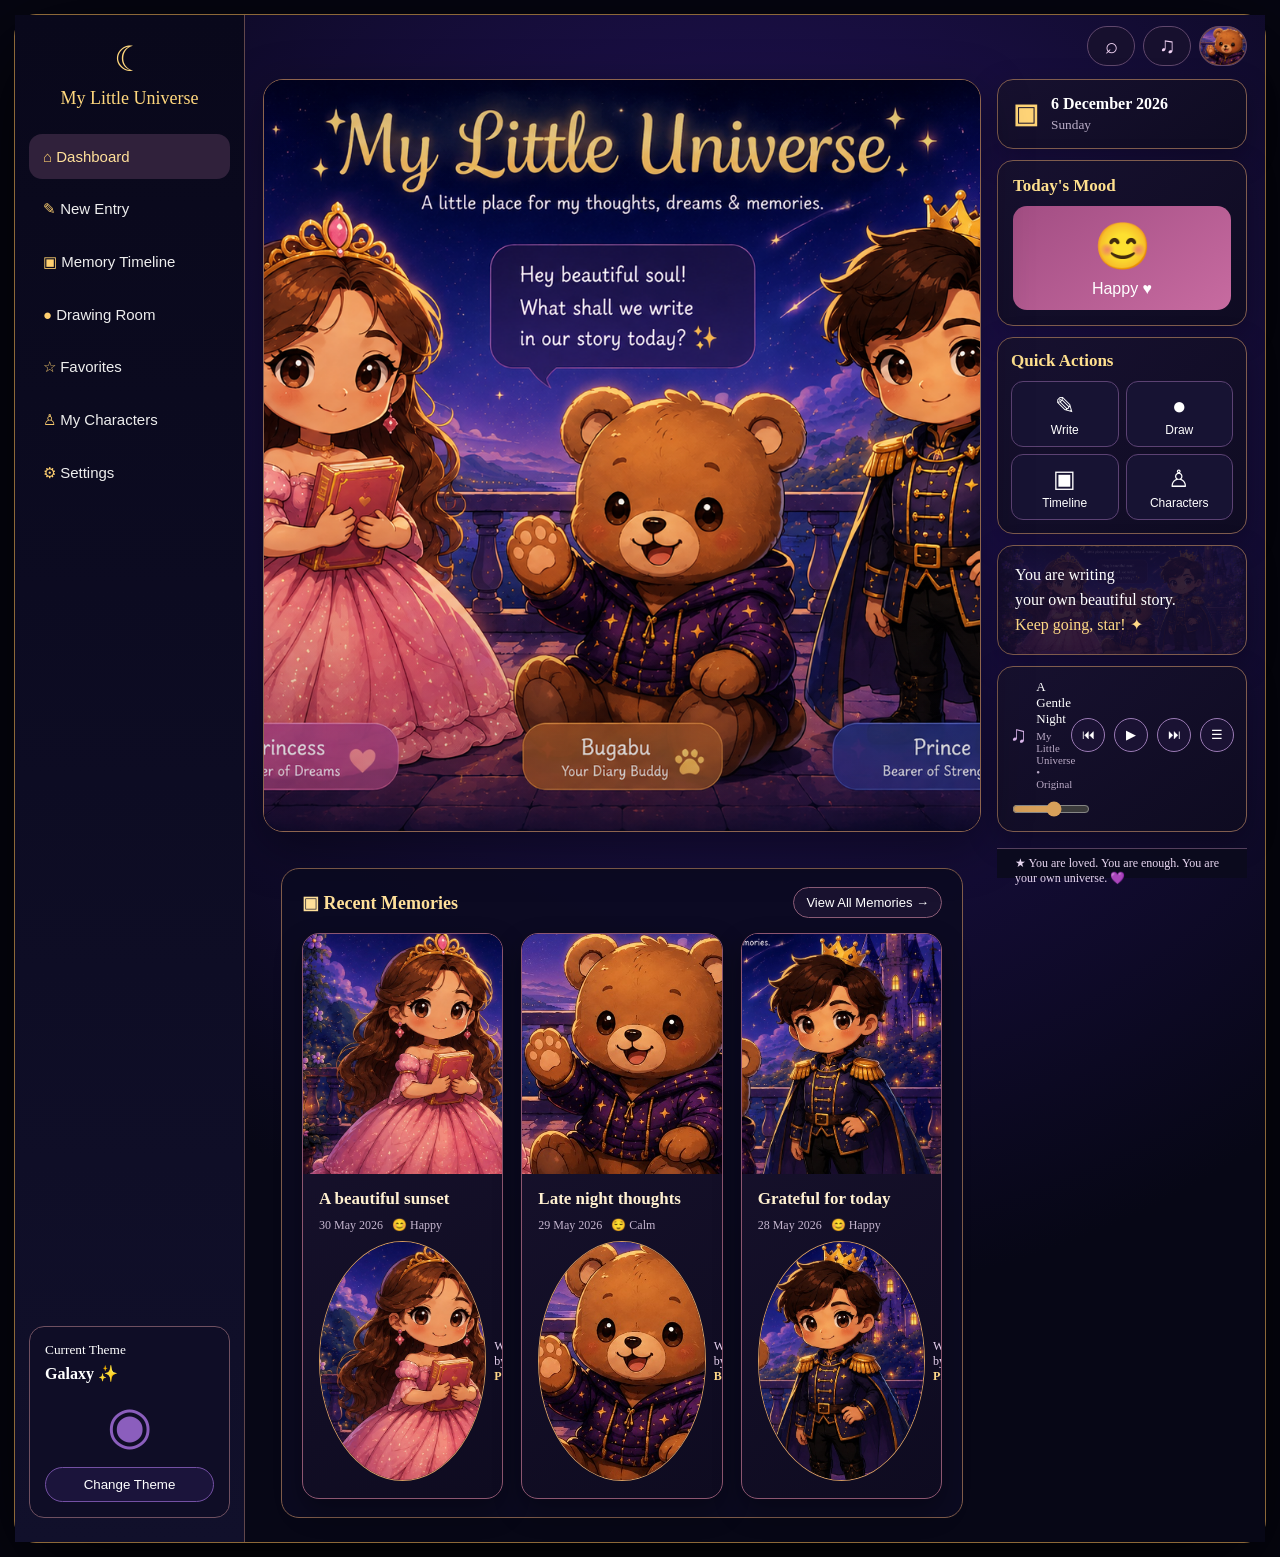
==== home.html @ 6a7dbd1a "login update" ====
<!doctype html>
<html lang="en">
    <head>
        <meta charset="utf-8">
        <meta name="viewport" content="width=device-width,initial-scale=1">
        <!-- Google Analytics -->
<script async src="https://www.googletagmanager.com/gtag/js?id=G-LTEB9GJVVQ"></script>

<script>
    window.dataLayer = window.dataLayer || [];

    function gtag() {
        dataLayer.push(arguments);
    }

    gtag('js', new Date());

    gtag('config', 'G-LTEB9GJVVQ');
</script>
        <title>My Little Universe</title>
        <link rel="icon" type="image/png" href="logo.png">
        <link rel="stylesheet" href="style.css">
    </head>
<body>
    
    <div class="app">
<aside class="sidebar"><div class="logo">☾<span>My Little Universe</span></div><nav>
<button class="active" data-page="home">⌂ <span>Dashboard</span></button><button data-page="write">✎ <span>New Entry</span></button><button data-page="timeline">▣ <span>Memory Timeline</span></button><button data-page="draw">● <span>Drawing Room</span></button><button data-page="favorites">☆ <span>Favorites</span></button><button data-page="characters">♙ <span>My Characters</span></button><button data-page="settings">⚙ <span>Settings</span></button></nav>
<div class="themeBox"><small>Current Theme</small><strong id="themeName">Galaxy ✨</strong><div class="planet">◉</div><button id="changeTheme">Change Theme</button></div></aside>
<main class="main">
<div class="top"><div></div><div class="topBtns"><button onclick="toast('Search is ready ✨')">⌕</button><button onclick="openMusicLibrary()">♫</button><button class="avatar" title="Selected character"><img src="assets/bugabu.png" alt="Bugabu"></button></div></div>
<div class="workspace">
<section class="artPanel"><img src="assets/characters-scene.png" alt="Princess, Bugabu and Prince"><div class="artGlow"></div></section>
<aside class="right"><div class="date card"><b>▣</b><div><strong id="date"></strong><small id="day"></small></div></div>
<div class="card mood"><h3>Today's Mood</h3><button onclick="chooseMood()">😊<span id="moodLabel">Happy ♥</span></button></div>
<div class="card quick"><h3>Quick Actions</h3><div>
    <button data-page="write">✎<small>Write</small></button>
    <button data-page="draw">●<small>Draw</small></button><button data-page="timeline">▣<small>Timeline</small></button><button data-page="characters">♙<small>Characters</small></button></div></div>
<div class="card quote">You are writing<br>your own beautiful story.
    <br><span>Keep going, star! ✦</span></div>
<div class="card player">♫ <span id="trackName">A Gentle Night<small>My Little Universe • Original</small></span><button onclick="changeTrack(-1)" title="Previous">⏮</button><button id="musicStatus" data-on="0" onclick="toggleMusic()">▶</button><button onclick="changeTrack(1)" title="Next">⏭</button><button onclick="openMusicLibrary()" title="Music Library">☰</button><input id="volume" aria-label="Music volume" type="range" min="0" max="1" step="0.01" value="0.55"></div></aside>
</section>
<section class="memories">
    <div class="memHead">
        <h2>▣ Recent Memories</h2>
        <button data-page="timeline">View All Memories →</button>
    </div><div id="cards" class="cards"></div>
</section>
<div class="footer">★ You are loved. You are enough. You are your own universe. 💜</div>

</div>
</main>
</div>
<audio id="bgMusic" src="assets/music/a-gentle-night.wav" loop preload="auto"></audio>
<div class="modal" id="modal">
    <div class="modalCard">
        <button class="close" onclick="closeModal()">×</button>
        <div id="modalContent"></div>
    </div>
</div>
        <div class="modal" id="drawModal">
            <div class="modalCard drawCard">
                <button class="close" onclick="closeDraw()">×</button>
                <h2>🎨 Drawing Room</h2>
                <div class="drawTools">
                    <label>Brush 
                        <input id="brushSize" type="range" min="1" max="30" value="5">
                    </label>
                    <input id="brushColor" type="color" value="#d4af37">

                    <button onclick="drawTool='pen'">✎ Pen</button>
                    <button onclick="drawTool='eraser'">⌫ Eraser</button>
                    <button onclick="clearDrawing()">Clear</button>
                    <button class="save" onclick="saveDrawing()">Save Drawing</button>
                    
                </div><canvas id="drawCanvas"></canvas></div></div><script src="script.js"></script></body></html>
---- style.css ----
*{box-sizing:border-box}html,body{margin:0;background:#060612;color:#fff;font-family:Georgia,'Times New Roman',serif}body{min-height:100vh;padding:14px}.app{width:min(1500px,100%);min-height:calc(100vh - 28px);height:auto;margin:auto;display:flex;overflow:visible;border:1px solid #8c6838;border-radius:22px;background:#0b0920;box-shadow:0 30px 100px #000}.sidebar{width:230px;flex:none;padding:24px 14px;background:linear-gradient(180deg,#09081b,#11102b);border-right:1px solid #61474b;z-index:5;display:flex;flex-direction:column}.logo{text-align:center;color:#ffd77d;font-size:35px}.logo span{display:block;font-size:18px;margin:8px 0 25px}.sidebar nav{display:grid;gap:7px}.sidebar nav button{border:0;background:transparent;color:#eee;text-align:left;padding:14px;border-radius:13px;font-size:15px;cursor:pointer}.sidebar nav button:first-letter{color:#ffd070}.sidebar nav button.active,.sidebar nav button:hover{background:#30213b;color:#ffe09a}.themeBox{margin-top:auto;border:1px solid #6f5060;border-radius:15px;padding:15px;background:#0f0d26}.themeBox small,.themeBox strong{display:block}.themeBox strong{margin-top:6px;color:#fff}.planet{text-align:center;font-size:52px;margin:12px;color:#8b5ebd}.themeBox button{width:100%;border:1px solid #7450a4;background:#1b143b;color:#fff;border-radius:20px;padding:9px;cursor:pointer}.main{flex:1;min-width:0;min-height:calc(100vh - 28px);background:radial-gradient(circle at 55% 35%,#171340,#070716 70%);position:relative}.top{height:64px;padding:11px 18px;display:flex;justify-content:space-between}.topBtns{display:flex;gap:8px}.top button{border:1px solid #60476c;background:#17102e;color:#f3d4f5;border-radius:25px;width:48px;height:40px;font-size:22px}.top .avatar{background:#774837}.workspace{display:grid;grid-template-columns:minmax(0,1fr) 250px;gap:16px;padding:0 18px}.artPanel{position:relative;min-height:485px;border:1px solid #8d644e;border-radius:20px;overflow:hidden;background:#080718;box-shadow:0 15px 50px #0006}.artPanel img{display:block;width:100%;height:100%;min-height:485px;object-fit:cover;object-position:center}.artGlow{position:absolute;inset:0;pointer-events:none;background:linear-gradient(0deg,#08071838,#0000 35%,#0000 80%,#08071825)}.right{display:grid;align-content:start;gap:11px}.card{border:1px solid #805d4e;background:linear-gradient(145deg,#17112eec,#0e0b20ec);border-radius:16px;box-shadow:0 10px 30px #0004}.date{padding:15px;display:flex;gap:12px;align-items:center}.date b{font-size:27px;color:#ffd477}.date strong{display:block;font-size:16px}.date small{display:block;color:#bbaec8;margin-top:4px}.mood{padding:15px}.mood h3,.quick h3{margin:0 0 10px;color:#ffe08e;font-size:17px}.mood button{width:100%;height:104px;border:0;border-radius:14px;background:linear-gradient(145deg,#a34e84,#c76ba0);color:#fff;font-size:46px;cursor:pointer}.mood button span{display:block;font-size:16px;margin-top:7px}.quick{padding:13px}.quick>div{display:grid;grid-template-columns:1fr 1fr;gap:7px}.quick button{height:66px;border:1px solid #5c4273;background:#171333;color:#fff;border-radius:12px;font-size:24px;cursor:pointer}.quick small{display:block;font-size:12px;margin-top:3px}.quote{padding:17px;font-size:16px;line-height:1.55;background:linear-gradient(#160e30dd,#160e30dd),url('assets/characters-scene.png') center/cover}.quote span{color:#ffd985}.player{padding:12px;display:flex;align-items:center;gap:9px;color:#dcb7ed;font-size:23px}.player>span{font-size:13px;color:#fff;flex:1}.player small{display:block;color:#b9a9c5;margin-top:3px}.player button{border:1px solid #9a7ab4;background:#1a1233;color:#fff;border-radius:50%;width:34px;height:34px}.memories{margin:20px 18px 24px;min-height:320px;padding:18px 20px;border:1px solid #815d4b;background:#0b0a22e8;border-radius:18px}.memHead{display:flex;align-items:center;justify-content:space-between;margin-bottom:15px;gap:15px}.memHead h2{font-size:20px}.memHead button{font-size:13px;padding:8px 14px}.memHead h2{font-size:18px;color:#ffe09a;margin:0}.memHead button{border:1px solid #8b5c76;background:#19122f;color:#fff;border-radius:18px;padding:7px 12px;cursor:pointer}.cards{display:grid;grid-template-columns:repeat(3,minmax(0,1fr));gap:18px;align-items:stretch}.cardMemory{overflow:hidden;border:1px solid #8d5670;border-radius:17px;background:linear-gradient(145deg,#19132f,#0e0b20);box-shadow:0 12px 28px #0005;transition:transform .25s,box-shadow .25s,border-color .25s}.cardMemory:hover{transform:translateY(-5px);box-shadow:0 18px 40px #0008;border-color:#d18ab0}.cardMemory img{width:100%;height:240px;object-fit:cover;object-position:center top;display:block;background:#11102b}.cardMemory .ct{padding:15px 16px 17px;position:relative;min-height:104px}.cardMemory h4{margin:0 0 6px;font-size:17px;color:#fff0d0}.cardMemory small{color:#c4b5ce;font-size:12px}.cardMemory .miniStar{right:10px;top:12px}.footer{position:relative;bottom:auto;left:auto;right:auto;height:30px;padding:7px 18px;background:#0b0a1df0;border-top:1px solid #55405d;color:#e8d7f1;font-size:12px}.modal{display:none;position:fixed;inset:0;background:#05040dbb;backdrop-filter:blur(8px);z-index:50;align-items:center;justify-content:center;padding:25px}.modal.open{display:flex}.modalCard{width:min(760px,94%);max-height:90%;overflow:auto;background:#110d29;border:1px solid #c28b54;border-radius:20px;padding:25px;position:relative;box-shadow:0 30px 90px #000}.close{position:absolute;right:15px;top:12px;border:1px solid #79557d;background:#1a1233;color:#fff;border-radius:50%;width:35px;height:35px;font-size:23px}.modalCard h2{color:#ffd47b}.modalCard input,.modalCard textarea{width:100%;padding:12px;margin:8px 0 14px;background:#080719;border:1px solid #6b4c75;border-radius:10px;color:#fff}.modalCard textarea{min-height:220px}.save{background:#bf70a0;border:0;color:#fff;border-radius:20px;padding:11px 18px;cursor:pointer}.memory{padding:14px;border:1px solid #654b70;border-radius:13px;margin:10px 0;background:#ffffff05}.memory p{white-space:pre-wrap;line-height:1.55}.themeChoices{display:grid;grid-template-columns:repeat(3,1fr);gap:10px}.themeChoices button{padding:14px;border-radius:12px;border:1px solid #745177;background:#19132f;color:#fff;cursor:pointer}
@media(max-width:1050px){.sidebar{width:190px}.workspace{grid-template-columns:minmax(0,1fr) 220px}.cardMemory img{height:150px}}
@media(max-width:800px){body{padding:0}.app{height:auto;min-height:100vh;border-radius:0}.sidebar{width:165px}.logo span{font-size:14px}.workspace{grid-template-columns:1fr}.right{display:grid;grid-template-columns:1fr 1fr}.quote,.player{grid-column:span 2}.artPanel,.artPanel img{min-height:430px}.cards{grid-template-columns:1fr}.memories{margin-bottom:40px}}
@media(max-width:560px){

    .top{
        padding:8px;
    }

    .topBtns{
        gap:5px;
    }

    .top button{
        width:42px;
        height:36px;
        font-size:19px;
    }

    .workspace{
        padding:0 7px;
    }

    .right{
        grid-template-columns:1fr;
    }

    .quote,
    .player{
        grid-column:auto;
    }

    .artPanel{
        min-height:320px;
    }

    .artPanel img{
        min-height:320px;
    }

    .memories{
        margin-left:7px;
        margin-right:7px;
        padding:12px;
    }

    .memHead{
        align-items:flex-start;
    }

    .memHead h2{
        font-size:17px;
    }

    .cardMemory img{
        height:190px;
    }

    .cardMemory .ct{
        padding:13px;
    }
}

:root{--theme-accent:#6f55d9}

body[data-theme="galaxy"] .main{background:radial-gradient(circle at 50% 25%,#24135d,#070716 72%)}
body[data-theme="dreamy"] .main{background:radial-gradient(circle at 50% 25%,#59244f,#170b1b 72%)}
body[data-theme="ocean"] .main{background:radial-gradient(circle at 50% 25%,#0d4b5b,#061317 72%)}
body[data-theme="forest"] .main{background:radial-gradient(circle at 50% 25%,#1e4930,#07130b 72%)}
body[data-theme="sunset"] .main{background:radial-gradient(circle at 50% 25%,#6d382e,#180b10 72%)}
body[data-theme="midnight"] .main{background:radial-gradient(circle at 50% 25%,#27203d,#08070f 72%)}
body[data-theme="dreamy"] .artPanel img{filter:saturate(.8) hue-rotate(300deg) brightness(1.05)}
body[data-theme="ocean"] .artPanel img{filter:saturate(.8) hue-rotate(120deg)}
body[data-theme="forest"] .artPanel img{filter:saturate(.75) hue-rotate(70deg) brightness(.9)}
body[data-theme="sunset"] .artPanel img{filter:saturate(1.2) hue-rotate(335deg) brightness(1.03)}
body[data-theme="midnight"] .artPanel img{filter:brightness(.72) saturate(.8)}
body[data-theme="galaxy"] .artPanel img{filter:none}
.themeChoices{display:grid;grid-template-columns:repeat(3,1fr);gap:12px;margin-top:18px}.themeChoice{min-height:72px;border:1px solid #745177;background:#19132f;color:#fff;border-radius:14px;cursor:pointer;display:flex;flex-direction:column;align-items:center;justify-content:center;gap:4px}.themeChoice:hover,.themeChoice.selected{border-color:#ffd47b;background:#2a1c40;box-shadow:0 0 0 2px #ffd47b22}.themeChoice span{font-size:22px}.themeChoice strong{font-size:14px}.characterChoices{display:grid;grid-template-columns:repeat(3,1fr);gap:12px;margin-top:18px}.characterChoice{min-height:150px;border:1px solid #745177;background:#19132f;color:#fff;border-radius:15px;cursor:pointer;display:flex;flex-direction:column;align-items:center;justify-content:center;gap:7px}.characterChoice span{font-size:45px}.characterChoice strong{font-size:18px;color:#ffd782}.characterChoice small{color:#cbbbd4}.characterChoice:hover,.characterChoice.selected{border-color:#ffd47b;background:#2a1c40;transform:translateY(-2px)}.selectedLine{margin-top:18px;color:#c9b9d3}.selectedLine b{color:#ffd782}.memoryTop{display:flex;align-items:center;justify-content:space-between}.memoryTop h3{margin:0}.star,.miniStar{border:0;background:transparent;color:#ffd47b;cursor:pointer;font-size:21px}.ct{position:relative}.miniStar{position:absolute;right:7px;bottom:7px}.list{display:grid;gap:10px}.toast{position:fixed;left:50%;bottom:28px;transform:translate(-50%,15px);opacity:0;z-index:100;background:#201536;border:1px solid #d6a84b;color:#ffe5aa;padding:11px 18px;border-radius:30px;box-shadow:0 12px 40px #0008;transition:.25s}.toast.show{opacity:1;transform:translate(-50%,0)}
@media(max-width:600px){
    .themeChoices,
    .characterChoices{grid-template-columns:1fr 1fr}
}
.avatar{overflow:hidden;padding:0!important;display:flex;align-items:center;justify-content:center}.avatar img{width:100%;height:100%;object-fit:cover;object-position:center 25%;border-radius:50%}.characterChoice img{width:92px;height:92px;object-fit:cover;border-radius:50%;border:1px solid #8b648e;object-position:center 20%}.characterChoice.selected img{border-color:#ffd47b;box-shadow:0 0 18px #ffd47b55}.themeChoice.selected{transform:translateY(-2px)}
body[data-theme="dreamy"] .artPanel{box-shadow:0 0 0 1px #e48ab755,0 15px 50px #0006}body[data-theme="ocean"] .artPanel{box-shadow:0 0 0 1px #48c8df55,0 15px 50px #0006}body[data-theme="forest"] .artPanel{box-shadow:0 0 0 1px #78b47d55,0 15px 50px #0006}body[data-theme="sunset"] .artPanel{box-shadow:0 0 0 1px #ed936555,0 15px 50px #0006}body[data-theme="midnight"] .artPanel{box-shadow:0 0 0 1px #c69a4b55,0 15px 50px #0006}

.avatar{padding:0!important;overflow:hidden}.avatar img{width:100%;height:100%;object-fit:cover;border-radius:50%;display:block}.authorRow{display:flex;align-items:center;gap:8px;margin-top:8px;color:#e7d1ee;font-size:12px}.authorAvatar{width:32px;height:32px;border-radius:50%;object-fit:cover;border:1px solid #d39a61;background:#16102a}.authorTag{color:#ffd889}.cardMemory .miniStar{position:absolute;right:12px;top:13px;border:1px solid #79516f;background:#160f2a;color:#ffd77d;border-radius:50%;width:30px;height:30px;cursor:pointer}.cardMemory .miniStar:hover{background:#3a2144}.memoryAuthor{display:flex;gap:12px;align-items:center;margin-top:10px}.memoryAuthor img{width:54px;height:54px;border-radius:50%;object-fit:cover;border:1px solid #c08b58}.memoryAuthor strong{display:block;color:#ffd889}.memoryAuthor small{color:#c4b5ce}
@media(max-width:800px){

    body{
        padding:0;
    }

    .app{
        width:100%;
        min-height:100vh;
        border-radius:0;
        display:block;
    }

    .sidebar{
        width:100%;
        padding:10px 12px;
        border-right:0;
        border-bottom:1px solid #61474b;
    }

    .logo{
        font-size:28px;
    }

    .logo span{
        font-size:13px;
        margin:5px 0 12px;
    }

    .sidebar nav{
        display:flex;
        overflow-x:auto;
        gap:6px;
        padding-bottom:3px;
    }

    .sidebar nav button{
        flex:0 0 auto;
        padding:9px 12px;
        font-size:12px;
        white-space:nowrap;
    }

    .themeBox{
        display:none;
    }

    .main{
        width:100%;
        min-height:100vh;
    }

    .top{
        height:auto;
        padding:10px;
    }

    .workspace{
        grid-template-columns:1fr;
        padding:0 10px;
    }

    .right{
        grid-template-columns:1fr 1fr;
    }

    .quote,
    .player{
        grid-column:span 2;
    }

    .artPanel{
        min-height:360px;
    }

    .artPanel img{
        min-height:360px;
        object-fit:cover;
    }

    .memories{
        margin:15px 10px 30px;
        padding:14px;
    }

    .cards{
        grid-template-columns:1fr;
        gap:14px;
    }

    .cardMemory img{
        height:210px;
    }
}
.player{flex-wrap:wrap}.player #volume{width:78px;accent-color:#d7a05a;cursor:pointer}.player>span{min-width:0}.player button{cursor:pointer}
.drawCard{width:min(980px,96%)}.drawTools{display:flex;gap:8px;align-items:center;flex-wrap:wrap;margin:12px 0}.drawTools button{border:1px solid #745177;background:#19132f;color:#fff;border-radius:18px;padding:8px 12px;cursor:pointer}.drawTools input[type=color]{width:42px;height:34px;background:transparent;border:0}.drawTools label{color:#cbbbd4}#drawCanvas{display:block;width:100%;height:520px;background:#fff;border-radius:14px;touch-action:none;cursor:crosshair}
.memoryEditGrid{display:grid;grid-template-columns:1fr 1fr;gap:12px}.writerChoices{display:flex;gap:8px;flex-wrap:wrap;margin:8px 0 14px}.writerChoice{display:flex;align-items:center;gap:7px;border:1px solid #68496f;background:#17112e;color:#fff;border-radius:22px;padding:7px 11px;cursor:pointer}.writerChoice.selected{border-color:#ffd477;background:#34223c}.writerChoice img{width:28px;height:28px;border-radius:50%;object-fit:cover}.editActions{display:flex;gap:9px;flex-wrap:wrap;margin-top:12px}.danger{border:1px solid #a45b68;background:#351521;color:#ffd4d8;border-radius:20px;padding:10px 16px;cursor:pointer}
@media(max-width:650px){
    .memoryEditGrid{grid-template-columns:1fr}
    #drawCanvas{height:420px}
}
.cardMemory .miniEdit{position:absolute;right:48px;top:13px;border:1px solid #79516f;background:#160f2a;color:#ffd77d;border-radius:50%;width:30px;height:30px;cursor:pointer}.cardMemory .miniEdit:hover{background:#3a2144}
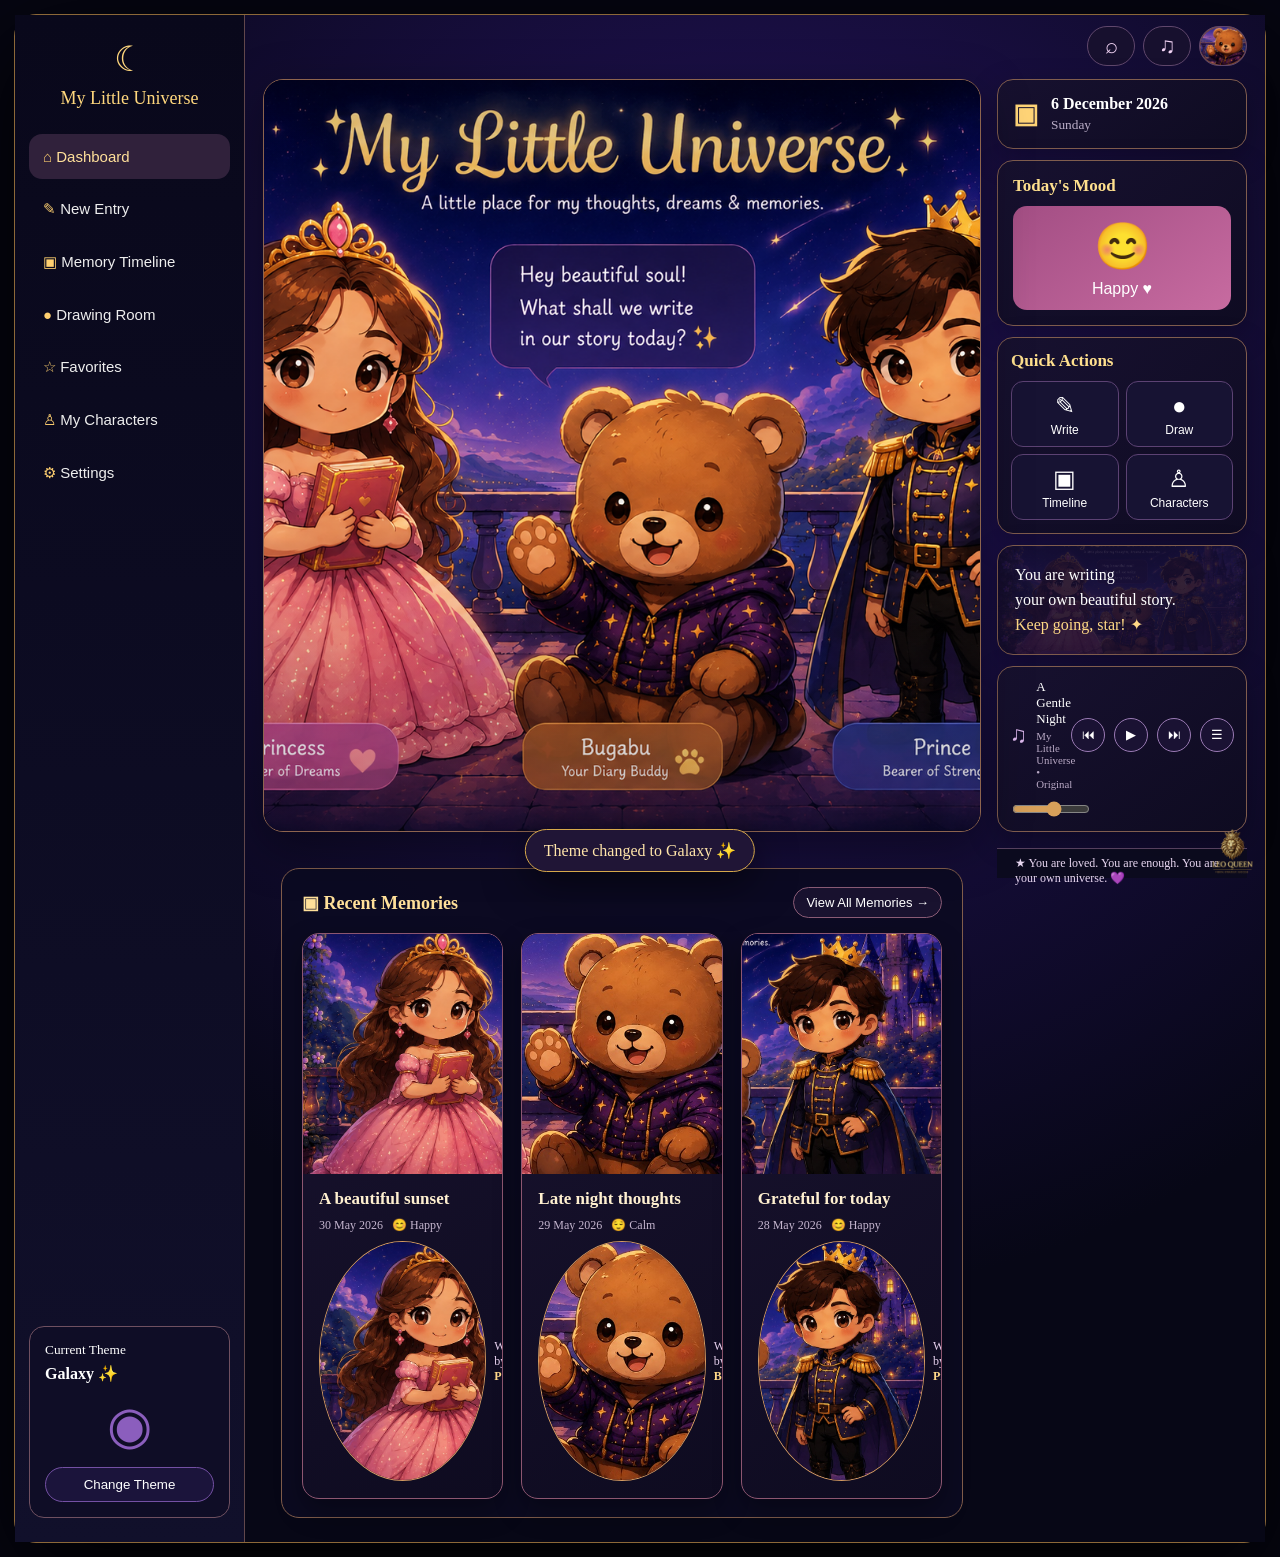
==== commit ff69bd6a: "Company Logo" ====
--- a/home.html
+++ b/home.html
@@ -73,4 +73,10 @@
                     <button onclick="clearDrawing()">Clear</button>
                     <button class="save" onclick="saveDrawing()">Save Drawing</button>
                     
-                </div><canvas id="drawCanvas"></canvas></div></div><script src="script.js"></script></body></html>
+                </div><canvas id="drawCanvas"></canvas></div></div>
+                <script src="script.js"></script>
+                <div class="leoQueenMark">
+                   <img src="assets/Leo-Queen-logo.png" alt="Leo Queen">
+                </div>
+            </body>
+            </html>
--- a/style.css
+++ b/style.css
@@ -186,3 +186,24 @@
     #drawCanvas{height:420px}
 }
 .cardMemory .miniEdit{position:absolute;right:48px;top:13px;border:1px solid #79516f;background:#160f2a;color:#ffd77d;border-radius:50%;width:30px;height:30px;cursor:pointer}.cardMemory .miniEdit:hover{background:#3a2144}
+.leoQueenMark {
+    position: fixed;
+    right: 20px;
+    bottom: 18px;
+    width: 55px;
+    height: 55px;
+    z-index: 999;
+    opacity: 0.85;
+}
+
+.leoQueenMark img {
+    width: 100%;
+    height: 100%;
+    object-fit: contain;
+}
+
+.leoQueenMark:hover {
+    opacity: 1;
+    transform: scale(1.08);
+    transition: 0.2s ease;
+}
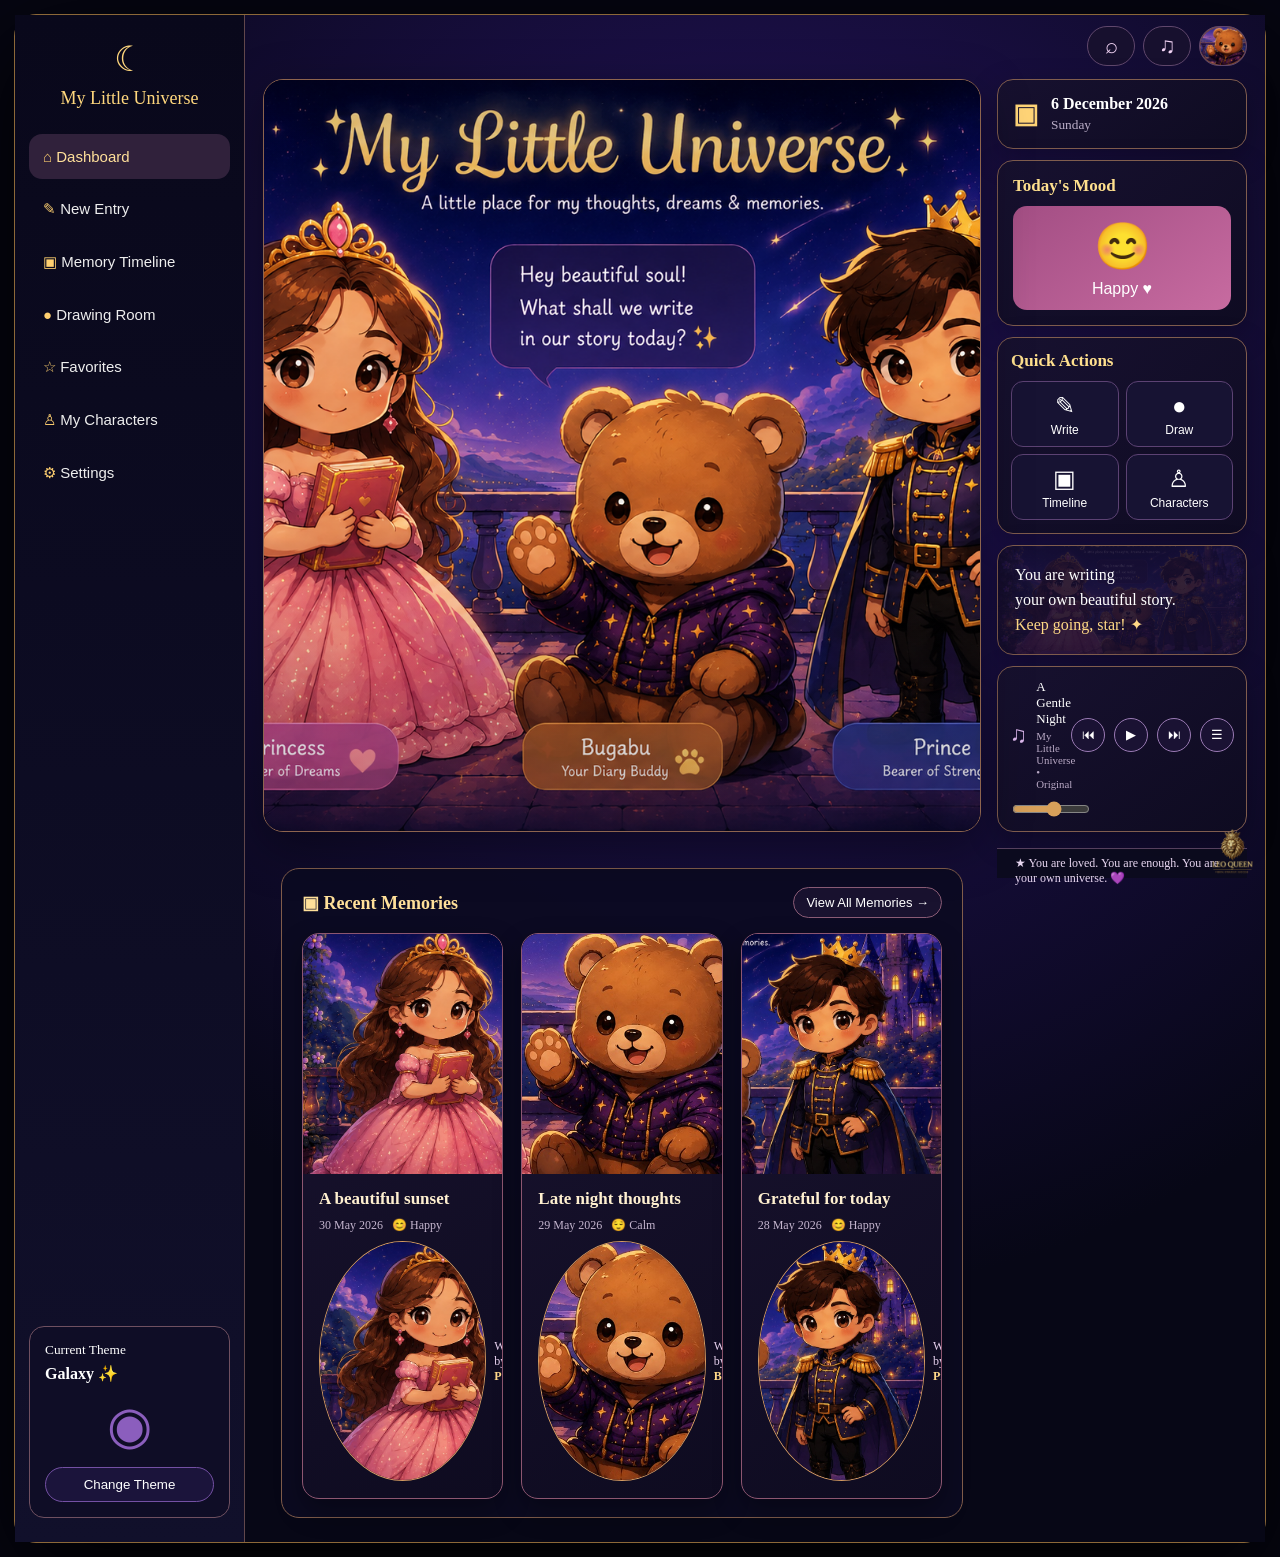
==== commit 06025049: "1-month free trial added" ====
--- a/home.html
+++ b/home.html
@@ -24,20 +24,53 @@
 <body>
     
     <div class="app">
-<aside class="sidebar"><div class="logo">☾<span>My Little Universe</span></div><nav>
-<button class="active" data-page="home">⌂ <span>Dashboard</span></button><button data-page="write">✎ <span>New Entry</span></button><button data-page="timeline">▣ <span>Memory Timeline</span></button><button data-page="draw">● <span>Drawing Room</span></button><button data-page="favorites">☆ <span>Favorites</span></button><button data-page="characters">♙ <span>My Characters</span></button><button data-page="settings">⚙ <span>Settings</span></button></nav>
-<div class="themeBox"><small>Current Theme</small><strong id="themeName">Galaxy ✨</strong><div class="planet">◉</div><button id="changeTheme">Change Theme</button></div></aside>
+<aside class="sidebar">
+    <div class="logo">☾<span>My Little Universe</span>
+    </div><nav>
+<button class="active" data-page="home">⌂ <span>Dashboard</span></button>
+<button data-page="write">✎ <span>New Entry</span></button>
+<button data-page="timeline">▣ <span>Memory Timeline</span></button>
+<button data-page="draw">● <span>Drawing Room</span></button><button data-page="favorites">☆ <span>Favorites</span></button>
+<button data-page="characters">♙ <span>My Characters</span></button>
+<button data-page="settings">⚙ <span>Settings</span></button></nav>
+<div class="themeBox"><small>Current Theme</small><strong id="themeName">Galaxy ✨</strong><div class="planet">◉</div>
+<button id="changeTheme">Change Theme</button>
+</div>
+</aside>
 <main class="main">
-<div class="top"><div></div><div class="topBtns"><button onclick="toast('Search is ready ✨')">⌕</button><button onclick="openMusicLibrary()">♫</button><button class="avatar" title="Selected character"><img src="assets/bugabu.png" alt="Bugabu"></button></div></div>
+<div class="top"><div></div>
+<div class="topBtns"><button onclick="toast('Search is ready ✨')">⌕</button>
+    <button onclick="openMusicLibrary()">♫</button>
+    <button class="avatar" title="Selected character"><img src="assets/bugabu.png" alt="Bugabu"></button></div></div>
 <div class="workspace">
-<section class="artPanel"><img src="assets/characters-scene.png" alt="Princess, Bugabu and Prince"><div class="artGlow"></div></section>
-<aside class="right"><div class="date card"><b>▣</b><div><strong id="date"></strong><small id="day"></small></div></div>
-<div class="card mood"><h3>Today's Mood</h3><button onclick="chooseMood()">😊<span id="moodLabel">Happy ♥</span></button></div>
-<div class="card quick"><h3>Quick Actions</h3><div>
+<section class="artPanel"><img src="assets/characters-scene.png" alt="Princess, Bugabu and Prince">
+    <div class="artGlow"></div>
+</section>
+<aside class="right">
+    <div class="date card">
+        <b>▣</b>
+        <div>
+            <strong id="date"></strong>
+            <small id="day"></small>
+        </div>
+    </div>
+<div class="card mood"><h3>Today's Mood</h3>
+    <button onclick="chooseMood()">😊<span id="moodLabel">Happy ♥</span></button>
+</div>
+<div class="card quick">
+    <h3>Quick Actions</h3>
+    <div>
     <button data-page="write">✎<small>Write</small></button>
-    <button data-page="draw">●<small>Draw</small></button><button data-page="timeline">▣<small>Timeline</small></button><button data-page="characters">♙<small>Characters</small></button></div></div>
+    <button data-page="draw">●<small>Draw</small></button>
+    <button data-page="timeline">▣<small>Timeline</small></button>
+    <button data-page="characters">♙<small>Characters</small></button>
+</div>
+</div>
+
 <div class="card quote">You are writing<br>your own beautiful story.
-    <br><span>Keep going, star! ✦</span></div>
+    <br><span>Keep going, star! ✦</span>
+</div>
+
 <div class="card player">♫ <span id="trackName">A Gentle Night<small>My Little Universe • Original</small></span><button onclick="changeTrack(-1)" title="Previous">⏮</button><button id="musicStatus" data-on="0" onclick="toggleMusic()">▶</button><button onclick="changeTrack(1)" title="Next">⏭</button><button onclick="openMusicLibrary()" title="Music Library">☰</button><input id="volume" aria-label="Music volume" type="range" min="0" max="1" step="0.01" value="0.55"></div></aside>
 </section>
 <section class="memories">
--- a/style.css
+++ b/style.css
@@ -1,4 +1,16 @@
-*{box-sizing:border-box}html,body{margin:0;background:#060612;color:#fff;font-family:Georgia,'Times New Roman',serif}body{min-height:100vh;padding:14px}.app{width:min(1500px,100%);min-height:calc(100vh - 28px);height:auto;margin:auto;display:flex;overflow:visible;border:1px solid #8c6838;border-radius:22px;background:#0b0920;box-shadow:0 30px 100px #000}.sidebar{width:230px;flex:none;padding:24px 14px;background:linear-gradient(180deg,#09081b,#11102b);border-right:1px solid #61474b;z-index:5;display:flex;flex-direction:column}.logo{text-align:center;color:#ffd77d;font-size:35px}.logo span{display:block;font-size:18px;margin:8px 0 25px}.sidebar nav{display:grid;gap:7px}.sidebar nav button{border:0;background:transparent;color:#eee;text-align:left;padding:14px;border-radius:13px;font-size:15px;cursor:pointer}.sidebar nav button:first-letter{color:#ffd070}.sidebar nav button.active,.sidebar nav button:hover{background:#30213b;color:#ffe09a}.themeBox{margin-top:auto;border:1px solid #6f5060;border-radius:15px;padding:15px;background:#0f0d26}.themeBox small,.themeBox strong{display:block}.themeBox strong{margin-top:6px;color:#fff}.planet{text-align:center;font-size:52px;margin:12px;color:#8b5ebd}.themeBox button{width:100%;border:1px solid #7450a4;background:#1b143b;color:#fff;border-radius:20px;padding:9px;cursor:pointer}.main{flex:1;min-width:0;min-height:calc(100vh - 28px);background:radial-gradient(circle at 55% 35%,#171340,#070716 70%);position:relative}.top{height:64px;padding:11px 18px;display:flex;justify-content:space-between}.topBtns{display:flex;gap:8px}.top button{border:1px solid #60476c;background:#17102e;color:#f3d4f5;border-radius:25px;width:48px;height:40px;font-size:22px}.top .avatar{background:#774837}.workspace{display:grid;grid-template-columns:minmax(0,1fr) 250px;gap:16px;padding:0 18px}.artPanel{position:relative;min-height:485px;border:1px solid #8d644e;border-radius:20px;overflow:hidden;background:#080718;box-shadow:0 15px 50px #0006}.artPanel img{display:block;width:100%;height:100%;min-height:485px;object-fit:cover;object-position:center}.artGlow{position:absolute;inset:0;pointer-events:none;background:linear-gradient(0deg,#08071838,#0000 35%,#0000 80%,#08071825)}.right{display:grid;align-content:start;gap:11px}.card{border:1px solid #805d4e;background:linear-gradient(145deg,#17112eec,#0e0b20ec);border-radius:16px;box-shadow:0 10px 30px #0004}.date{padding:15px;display:flex;gap:12px;align-items:center}.date b{font-size:27px;color:#ffd477}.date strong{display:block;font-size:16px}.date small{display:block;color:#bbaec8;margin-top:4px}.mood{padding:15px}.mood h3,.quick h3{margin:0 0 10px;color:#ffe08e;font-size:17px}.mood button{width:100%;height:104px;border:0;border-radius:14px;background:linear-gradient(145deg,#a34e84,#c76ba0);color:#fff;font-size:46px;cursor:pointer}.mood button span{display:block;font-size:16px;margin-top:7px}.quick{padding:13px}.quick>div{display:grid;grid-template-columns:1fr 1fr;gap:7px}.quick button{height:66px;border:1px solid #5c4273;background:#171333;color:#fff;border-radius:12px;font-size:24px;cursor:pointer}.quick small{display:block;font-size:12px;margin-top:3px}.quote{padding:17px;font-size:16px;line-height:1.55;background:linear-gradient(#160e30dd,#160e30dd),url('assets/characters-scene.png') center/cover}.quote span{color:#ffd985}.player{padding:12px;display:flex;align-items:center;gap:9px;color:#dcb7ed;font-size:23px}.player>span{font-size:13px;color:#fff;flex:1}.player small{display:block;color:#b9a9c5;margin-top:3px}.player button{border:1px solid #9a7ab4;background:#1a1233;color:#fff;border-radius:50%;width:34px;height:34px}.memories{margin:20px 18px 24px;min-height:320px;padding:18px 20px;border:1px solid #815d4b;background:#0b0a22e8;border-radius:18px}.memHead{display:flex;align-items:center;justify-content:space-between;margin-bottom:15px;gap:15px}.memHead h2{font-size:20px}.memHead button{font-size:13px;padding:8px 14px}.memHead h2{font-size:18px;color:#ffe09a;margin:0}.memHead button{border:1px solid #8b5c76;background:#19122f;color:#fff;border-radius:18px;padding:7px 12px;cursor:pointer}.cards{display:grid;grid-template-columns:repeat(3,minmax(0,1fr));gap:18px;align-items:stretch}.cardMemory{overflow:hidden;border:1px solid #8d5670;border-radius:17px;background:linear-gradient(145deg,#19132f,#0e0b20);box-shadow:0 12px 28px #0005;transition:transform .25s,box-shadow .25s,border-color .25s}.cardMemory:hover{transform:translateY(-5px);box-shadow:0 18px 40px #0008;border-color:#d18ab0}.cardMemory img{width:100%;height:240px;object-fit:cover;object-position:center top;display:block;background:#11102b}.cardMemory .ct{padding:15px 16px 17px;position:relative;min-height:104px}.cardMemory h4{margin:0 0 6px;font-size:17px;color:#fff0d0}.cardMemory small{color:#c4b5ce;font-size:12px}.cardMemory .miniStar{right:10px;top:12px}.footer{position:relative;bottom:auto;left:auto;right:auto;height:30px;padding:7px 18px;background:#0b0a1df0;border-top:1px solid #55405d;color:#e8d7f1;font-size:12px}.modal{display:none;position:fixed;inset:0;background:#05040dbb;backdrop-filter:blur(8px);z-index:50;align-items:center;justify-content:center;padding:25px}.modal.open{display:flex}.modalCard{width:min(760px,94%);max-height:90%;overflow:auto;background:#110d29;border:1px solid #c28b54;border-radius:20px;padding:25px;position:relative;box-shadow:0 30px 90px #000}.close{position:absolute;right:15px;top:12px;border:1px solid #79557d;background:#1a1233;color:#fff;border-radius:50%;width:35px;height:35px;font-size:23px}.modalCard h2{color:#ffd47b}.modalCard input,.modalCard textarea{width:100%;padding:12px;margin:8px 0 14px;background:#080719;border:1px solid #6b4c75;border-radius:10px;color:#fff}.modalCard textarea{min-height:220px}.save{background:#bf70a0;border:0;color:#fff;border-radius:20px;padding:11px 18px;cursor:pointer}.memory{padding:14px;border:1px solid #654b70;border-radius:13px;margin:10px 0;background:#ffffff05}.memory p{white-space:pre-wrap;line-height:1.55}.themeChoices{display:grid;grid-template-columns:repeat(3,1fr);gap:10px}.themeChoices button{padding:14px;border-radius:12px;border:1px solid #745177;background:#19132f;color:#fff;cursor:pointer}
+*{box-sizing:border-box}html,
+body{margin:0;background:#060612;color:#fff;font-family:Georgia,'Times New Roman',serif}
+body{min-height:100vh;padding:14px}
+.app{width:min(1500px,100%);min-height:calc(100vh - 28px);height:auto;margin:auto;display:flex;overflow:visible;border:1px solid #8c6838;border-radius:22px;background:#0b0920;box-shadow:0 30px 100px #000}
+.sidebar{width:230px;flex:none;padding:24px 14px;background:linear-gradient(180deg,#09081b,#11102b);border-right:1px solid #61474b;z-index:5;display:flex;flex-direction:column}
+.logo{text-align:center;color:#ffd77d;font-size:35px}
+.logo span{display:block;font-size:18px;margin:8px 0 25px}
+.sidebar nav{display:grid;gap:7px}
+.sidebar nav button{border:0;background:transparent;color:#eee;text-align:left;padding:14px;border-radius:13px;font-size:15px;cursor:pointer}
+.sidebar nav button:first-letter{color:#ffd070}.sidebar nav button.active,
+.sidebar nav button:hover{background:#30213b;color:#ffe09a}
+.themeBox{margin-top:auto;border:1px solid #6f5060;border-radius:15px;padding:15px;background:#0f0d26}
+.themeBox small,.themeBox strong{display:block}.themeBox strong{margin-top:6px;color:#fff}.planet{text-align:center;font-size:52px;margin:12px;color:#8b5ebd}.themeBox button{width:100%;border:1px solid #7450a4;background:#1b143b;color:#fff;border-radius:20px;padding:9px;cursor:pointer}.main{flex:1;min-width:0;min-height:calc(100vh - 28px);background:radial-gradient(circle at 55% 35%,#171340,#070716 70%);position:relative}.top{height:64px;padding:11px 18px;display:flex;justify-content:space-between}.topBtns{display:flex;gap:8px}.top button{border:1px solid #60476c;background:#17102e;color:#f3d4f5;border-radius:25px;width:48px;height:40px;font-size:22px}.top .avatar{background:#774837}.workspace{display:grid;grid-template-columns:minmax(0,1fr) 250px;gap:16px;padding:0 18px}.artPanel{position:relative;min-height:485px;border:1px solid #8d644e;border-radius:20px;overflow:hidden;background:#080718;box-shadow:0 15px 50px #0006}.artPanel img{display:block;width:100%;height:100%;min-height:485px;object-fit:cover;object-position:center}.artGlow{position:absolute;inset:0;pointer-events:none;background:linear-gradient(0deg,#08071838,#0000 35%,#0000 80%,#08071825)}.right{display:grid;align-content:start;gap:11px}.card{border:1px solid #805d4e;background:linear-gradient(145deg,#17112eec,#0e0b20ec);border-radius:16px;box-shadow:0 10px 30px #0004}.date{padding:15px;display:flex;gap:12px;align-items:center}.date b{font-size:27px;color:#ffd477}.date strong{display:block;font-size:16px}.date small{display:block;color:#bbaec8;margin-top:4px}.mood{padding:15px}.mood h3,.quick h3{margin:0 0 10px;color:#ffe08e;font-size:17px}.mood button{width:100%;height:104px;border:0;border-radius:14px;background:linear-gradient(145deg,#a34e84,#c76ba0);color:#fff;font-size:46px;cursor:pointer}.mood button span{display:block;font-size:16px;margin-top:7px}.quick{padding:13px}.quick>div{display:grid;grid-template-columns:1fr 1fr;gap:7px}.quick button{height:66px;border:1px solid #5c4273;background:#171333;color:#fff;border-radius:12px;font-size:24px;cursor:pointer}.quick small{display:block;font-size:12px;margin-top:3px}.quote{padding:17px;font-size:16px;line-height:1.55;background:linear-gradient(#160e30dd,#160e30dd),url('assets/characters-scene.png') center/cover}.quote span{color:#ffd985}.player{padding:12px;display:flex;align-items:center;gap:9px;color:#dcb7ed;font-size:23px}.player>span{font-size:13px;color:#fff;flex:1}.player small{display:block;color:#b9a9c5;margin-top:3px}.player button{border:1px solid #9a7ab4;background:#1a1233;color:#fff;border-radius:50%;width:34px;height:34px}.memories{margin:20px 18px 24px;min-height:320px;padding:18px 20px;border:1px solid #815d4b;background:#0b0a22e8;border-radius:18px}.memHead{display:flex;align-items:center;justify-content:space-between;margin-bottom:15px;gap:15px}.memHead h2{font-size:20px}.memHead button{font-size:13px;padding:8px 14px}.memHead h2{font-size:18px;color:#ffe09a;margin:0}.memHead button{border:1px solid #8b5c76;background:#19122f;color:#fff;border-radius:18px;padding:7px 12px;cursor:pointer}.cards{display:grid;grid-template-columns:repeat(3,minmax(0,1fr));gap:18px;align-items:stretch}.cardMemory{overflow:hidden;border:1px solid #8d5670;border-radius:17px;background:linear-gradient(145deg,#19132f,#0e0b20);box-shadow:0 12px 28px #0005;transition:transform .25s,box-shadow .25s,border-color .25s}.cardMemory:hover{transform:translateY(-5px);box-shadow:0 18px 40px #0008;border-color:#d18ab0}.cardMemory img{width:100%;height:240px;object-fit:cover;object-position:center top;display:block;background:#11102b}.cardMemory .ct{padding:15px 16px 17px;position:relative;min-height:104px}.cardMemory h4{margin:0 0 6px;font-size:17px;color:#fff0d0}.cardMemory small{color:#c4b5ce;font-size:12px}.cardMemory .miniStar{right:10px;top:12px}.footer{position:relative;bottom:auto;left:auto;right:auto;height:30px;padding:7px 18px;background:#0b0a1df0;border-top:1px solid #55405d;color:#e8d7f1;font-size:12px}.modal{display:none;position:fixed;inset:0;background:#05040dbb;backdrop-filter:blur(8px);z-index:50;align-items:center;justify-content:center;padding:25px}.modal.open{display:flex}.modalCard{width:min(760px,94%);max-height:90%;overflow:auto;background:#110d29;border:1px solid #c28b54;border-radius:20px;padding:25px;position:relative;box-shadow:0 30px 90px #000}.close{position:absolute;right:15px;top:12px;border:1px solid #79557d;background:#1a1233;color:#fff;border-radius:50%;width:35px;height:35px;font-size:23px}.modalCard h2{color:#ffd47b}.modalCard input,.modalCard textarea{width:100%;padding:12px;margin:8px 0 14px;background:#080719;border:1px solid #6b4c75;border-radius:10px;color:#fff}.modalCard textarea{min-height:220px}.save{background:#bf70a0;border:0;color:#fff;border-radius:20px;padding:11px 18px;cursor:pointer}.memory{padding:14px;border:1px solid #654b70;border-radius:13px;margin:10px 0;background:#ffffff05}.memory p{white-space:pre-wrap;line-height:1.55}.themeChoices{display:grid;grid-template-columns:repeat(3,1fr);gap:10px}.themeChoices button{padding:14px;border-radius:12px;border:1px solid #745177;background:#19132f;color:#fff;cursor:pointer}
 @media(max-width:1050px){.sidebar{width:190px}.workspace{grid-template-columns:minmax(0,1fr) 220px}.cardMemory img{height:150px}}
 @media(max-width:800px){body{padding:0}.app{height:auto;min-height:100vh;border-radius:0}.sidebar{width:165px}.logo span{font-size:14px}.workspace{grid-template-columns:1fr}.right{display:grid;grid-template-columns:1fr 1fr}.quote,.player{grid-column:span 2}.artPanel,.artPanel img{min-height:430px}.cards{grid-template-columns:1fr}.memories{margin-bottom:40px}}
 @media(max-width:560px){
@@ -206,4 +218,98 @@
     opacity: 1;
     transform: scale(1.08);
     transition: 0.2s ease;
+}
+/* ================================
+   Leo Queen Premium Popup
+================================ */
+
+.premiumPopup {
+    text-align: center;
+    padding: 10px 5px 5px;
+}
+
+.premiumCrown {
+    font-size: 48px;
+    margin-bottom: 5px;
+    filter: drop-shadow(0 0 10px rgba(212,175,55,.5));
+}
+
+.premiumPopup h2 {
+    margin: 5px 0;
+    font-size: 26px;
+}
+
+.premiumWelcome {
+    margin: 8px 0 18px;
+    opacity: .85;
+}
+
+.trialBadge {
+    display: inline-block;
+    padding: 9px 18px;
+    border-radius: 25px;
+    margin-bottom: 18px;
+    font-weight: 700;
+    letter-spacing: .5px;
+    background: rgba(212,175,55,.12);
+    border: 1px solid rgba(212,175,55,.45);
+}
+
+.premiumFeatures {
+    display: flex;
+    flex-direction: column;
+    gap: 10px;
+    margin: 15px 0;
+    text-align: left;
+}
+
+.premiumFeature {
+    display: flex;
+    align-items: center;
+    gap: 13px;
+    padding: 12px;
+    border-radius: 14px;
+    background: rgba(255,255,255,.04);
+    border: 1px solid rgba(255,255,255,.08);
+}
+
+.premiumFeature > span {
+    font-size: 25px;
+    width: 35px;
+    text-align: center;
+}
+
+.premiumFeature strong {
+    display: block;
+    margin-bottom: 3px;
+}
+
+.premiumFeature small {
+    display: block;
+    opacity: .7;
+    font-size: 12px;
+}
+
+.trialNote {
+    font-size: 12px;
+    opacity: .65;
+    margin: 15px 0;
+}
+
+.premiumButton {
+    width: 100%;
+    margin-top: 5px;
+    font-size: 15px;
+    padding: 13px 18px;
+}
+
+.premiumLocked {
+    margin: 15px 0;
+    padding: 13px;
+    border-radius: 12px;
+    background: rgba(255,255,255,.04);
+}
+
+.premiumLocked small {
+    opacity: .7;
 }
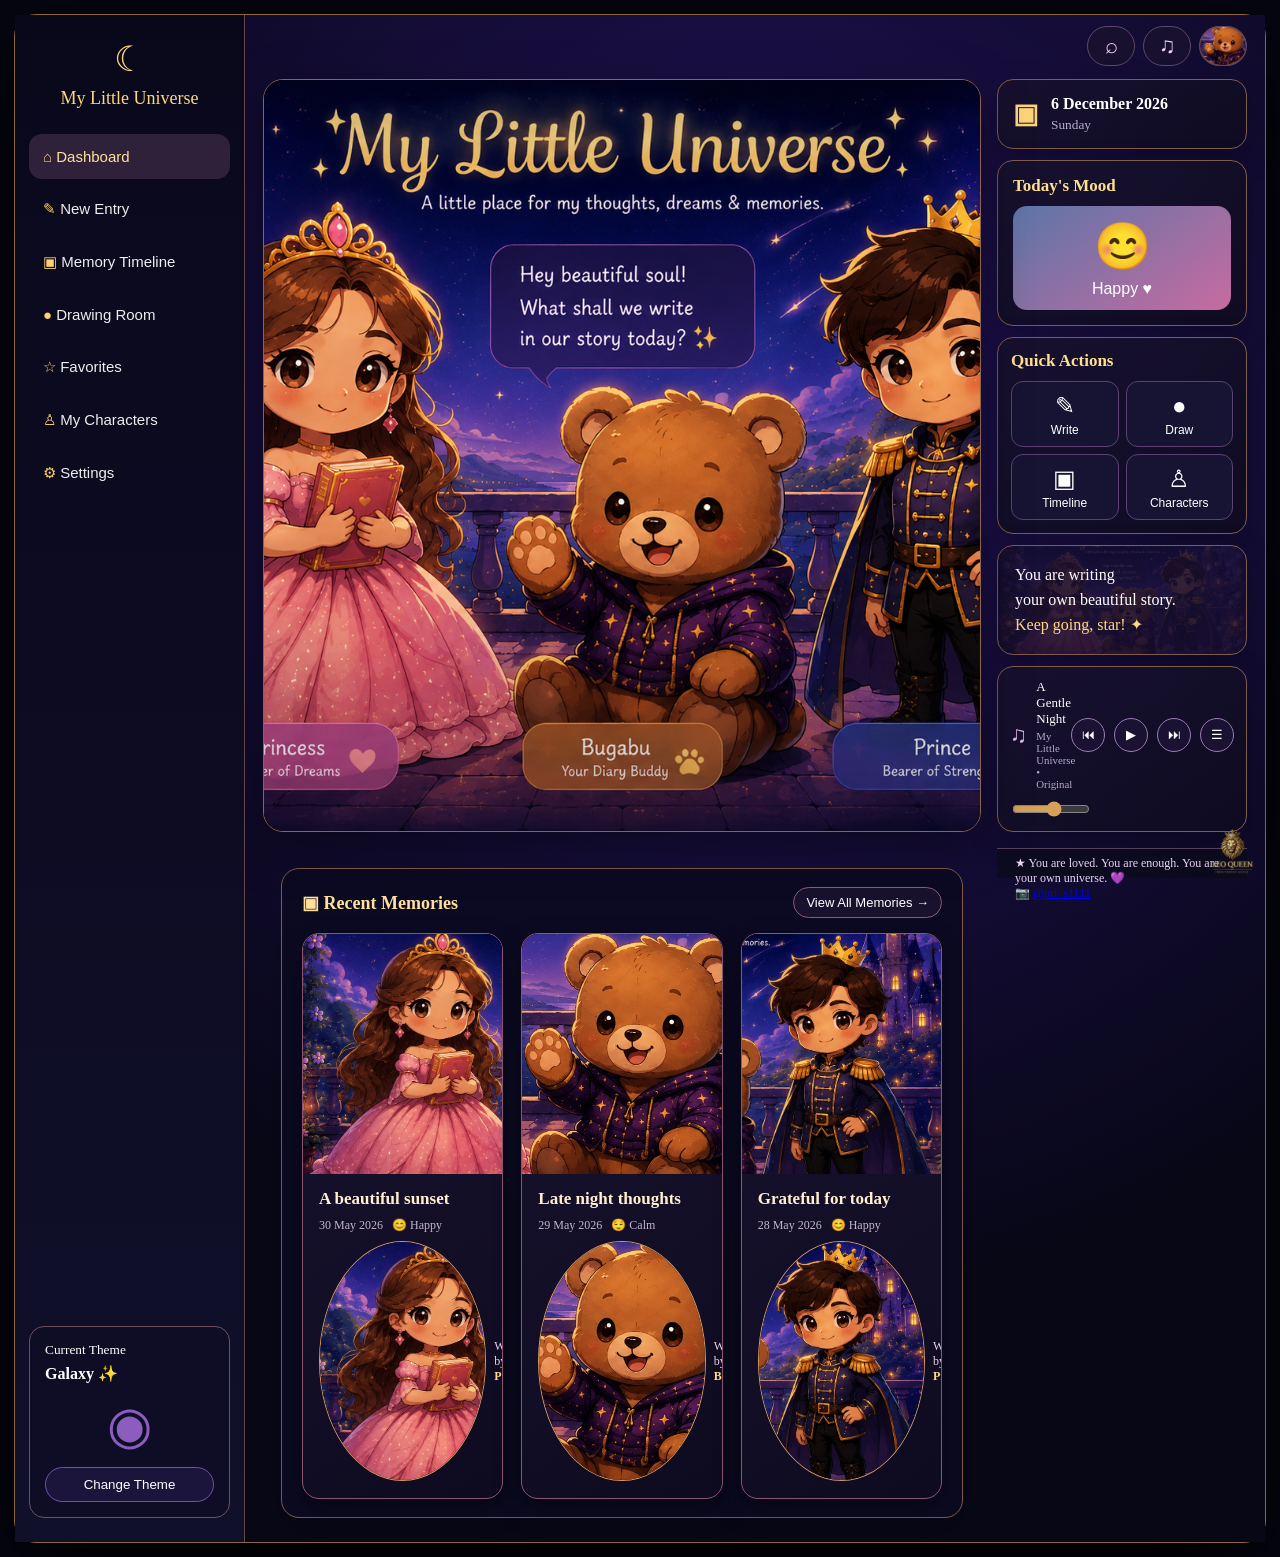
==== commit 9f72f975: "#new_characters" ====
--- a/home.html
+++ b/home.html
@@ -41,7 +41,7 @@
 <div class="top"><div></div>
 <div class="topBtns"><button onclick="toast('Search is ready ✨')">⌕</button>
     <button onclick="openMusicLibrary()">♫</button>
-    <button class="avatar" title="Selected character"><img src="assets/bugabu.png" alt="Bugabu"></button></div></div>
+    <button class="avatar" title="Selected character"><img src="assets/portraits/bugabu.jpg" alt="Bugabu"></button></div></div>
 <div class="workspace">
 <section class="artPanel"><img src="assets/characters-scene.png" alt="Princess, Bugabu and Prince">
     <div class="artGlow"></div>
@@ -79,7 +79,16 @@
         <button data-page="timeline">View All Memories →</button>
     </div><div id="cards" class="cards"></div>
 </section>
-<div class="footer">★ You are loved. You are enough. You are your own universe. 💜</div>
+<div class="footer">★ You are loved. You are enough. You are your own universe. 💜
+    <div class="instagram">
+        📷
+        <a href="https://www.instagram.com/pri_s1111/"
+           target="_blank"
+           rel="noopener noreferrer">
+            @pri_s1111
+        </a>
+    </div>
+</div>
 
 </div>
 </main>
--- a/style.css
+++ b/style.css
@@ -7,10 +7,24 @@
 .logo span{display:block;font-size:18px;margin:8px 0 25px}
 .sidebar nav{display:grid;gap:7px}
 .sidebar nav button{border:0;background:transparent;color:#eee;text-align:left;padding:14px;border-radius:13px;font-size:15px;cursor:pointer}
-.sidebar nav button:first-letter{color:#ffd070}.sidebar nav button.active,
+.sidebar nav button:first-letter{color:#ffd070}
+.sidebar nav button.active,
 .sidebar nav button:hover{background:#30213b;color:#ffe09a}
 .themeBox{margin-top:auto;border:1px solid #6f5060;border-radius:15px;padding:15px;background:#0f0d26}
-.themeBox small,.themeBox strong{display:block}.themeBox strong{margin-top:6px;color:#fff}.planet{text-align:center;font-size:52px;margin:12px;color:#8b5ebd}.themeBox button{width:100%;border:1px solid #7450a4;background:#1b143b;color:#fff;border-radius:20px;padding:9px;cursor:pointer}.main{flex:1;min-width:0;min-height:calc(100vh - 28px);background:radial-gradient(circle at 55% 35%,#171340,#070716 70%);position:relative}.top{height:64px;padding:11px 18px;display:flex;justify-content:space-between}.topBtns{display:flex;gap:8px}.top button{border:1px solid #60476c;background:#17102e;color:#f3d4f5;border-radius:25px;width:48px;height:40px;font-size:22px}.top .avatar{background:#774837}.workspace{display:grid;grid-template-columns:minmax(0,1fr) 250px;gap:16px;padding:0 18px}.artPanel{position:relative;min-height:485px;border:1px solid #8d644e;border-radius:20px;overflow:hidden;background:#080718;box-shadow:0 15px 50px #0006}.artPanel img{display:block;width:100%;height:100%;min-height:485px;object-fit:cover;object-position:center}.artGlow{position:absolute;inset:0;pointer-events:none;background:linear-gradient(0deg,#08071838,#0000 35%,#0000 80%,#08071825)}.right{display:grid;align-content:start;gap:11px}.card{border:1px solid #805d4e;background:linear-gradient(145deg,#17112eec,#0e0b20ec);border-radius:16px;box-shadow:0 10px 30px #0004}.date{padding:15px;display:flex;gap:12px;align-items:center}.date b{font-size:27px;color:#ffd477}.date strong{display:block;font-size:16px}.date small{display:block;color:#bbaec8;margin-top:4px}.mood{padding:15px}.mood h3,.quick h3{margin:0 0 10px;color:#ffe08e;font-size:17px}.mood button{width:100%;height:104px;border:0;border-radius:14px;background:linear-gradient(145deg,#a34e84,#c76ba0);color:#fff;font-size:46px;cursor:pointer}.mood button span{display:block;font-size:16px;margin-top:7px}.quick{padding:13px}.quick>div{display:grid;grid-template-columns:1fr 1fr;gap:7px}.quick button{height:66px;border:1px solid #5c4273;background:#171333;color:#fff;border-radius:12px;font-size:24px;cursor:pointer}.quick small{display:block;font-size:12px;margin-top:3px}.quote{padding:17px;font-size:16px;line-height:1.55;background:linear-gradient(#160e30dd,#160e30dd),url('assets/characters-scene.png') center/cover}.quote span{color:#ffd985}.player{padding:12px;display:flex;align-items:center;gap:9px;color:#dcb7ed;font-size:23px}.player>span{font-size:13px;color:#fff;flex:1}.player small{display:block;color:#b9a9c5;margin-top:3px}.player button{border:1px solid #9a7ab4;background:#1a1233;color:#fff;border-radius:50%;width:34px;height:34px}.memories{margin:20px 18px 24px;min-height:320px;padding:18px 20px;border:1px solid #815d4b;background:#0b0a22e8;border-radius:18px}.memHead{display:flex;align-items:center;justify-content:space-between;margin-bottom:15px;gap:15px}.memHead h2{font-size:20px}.memHead button{font-size:13px;padding:8px 14px}.memHead h2{font-size:18px;color:#ffe09a;margin:0}.memHead button{border:1px solid #8b5c76;background:#19122f;color:#fff;border-radius:18px;padding:7px 12px;cursor:pointer}.cards{display:grid;grid-template-columns:repeat(3,minmax(0,1fr));gap:18px;align-items:stretch}.cardMemory{overflow:hidden;border:1px solid #8d5670;border-radius:17px;background:linear-gradient(145deg,#19132f,#0e0b20);box-shadow:0 12px 28px #0005;transition:transform .25s,box-shadow .25s,border-color .25s}.cardMemory:hover{transform:translateY(-5px);box-shadow:0 18px 40px #0008;border-color:#d18ab0}.cardMemory img{width:100%;height:240px;object-fit:cover;object-position:center top;display:block;background:#11102b}.cardMemory .ct{padding:15px 16px 17px;position:relative;min-height:104px}.cardMemory h4{margin:0 0 6px;font-size:17px;color:#fff0d0}.cardMemory small{color:#c4b5ce;font-size:12px}.cardMemory .miniStar{right:10px;top:12px}.footer{position:relative;bottom:auto;left:auto;right:auto;height:30px;padding:7px 18px;background:#0b0a1df0;border-top:1px solid #55405d;color:#e8d7f1;font-size:12px}.modal{display:none;position:fixed;inset:0;background:#05040dbb;backdrop-filter:blur(8px);z-index:50;align-items:center;justify-content:center;padding:25px}.modal.open{display:flex}.modalCard{width:min(760px,94%);max-height:90%;overflow:auto;background:#110d29;border:1px solid #c28b54;border-radius:20px;padding:25px;position:relative;box-shadow:0 30px 90px #000}.close{position:absolute;right:15px;top:12px;border:1px solid #79557d;background:#1a1233;color:#fff;border-radius:50%;width:35px;height:35px;font-size:23px}.modalCard h2{color:#ffd47b}.modalCard input,.modalCard textarea{width:100%;padding:12px;margin:8px 0 14px;background:#080719;border:1px solid #6b4c75;border-radius:10px;color:#fff}.modalCard textarea{min-height:220px}.save{background:#bf70a0;border:0;color:#fff;border-radius:20px;padding:11px 18px;cursor:pointer}.memory{padding:14px;border:1px solid #654b70;border-radius:13px;margin:10px 0;background:#ffffff05}.memory p{white-space:pre-wrap;line-height:1.55}.themeChoices{display:grid;grid-template-columns:repeat(3,1fr);gap:10px}.themeChoices button{padding:14px;border-radius:12px;border:1px solid #745177;background:#19132f;color:#fff;cursor:pointer}
+.themeBox small,.themeBox strong{display:block}
+.themeBox strong{margin-top:6px;color:#fff}
+.planet{text-align:center;font-size:52px;margin:12px;color:#8b5ebd}
+.themeBox button{width:100%;border:1px solid #7450a4;background:#1b143b;color:#fff;border-radius:20px;padding:9px;cursor:pointer}
+.main{flex:1;min-width:0;min-height:calc(100vh - 28px);background:radial-gradient(circle at 55% 35%,#171340,#070716 70%);position:relative}.top{height:64px;padding:11px 18px;display:flex;justify-content:space-between}
+.topBtns{display:flex;gap:8px}
+.top button{border:1px solid #60476c;background:#17102e;color:#f3d4f5;border-radius:25px;width:48px;height:40px;font-size:22px}
+.top .avatar{background:#774837}
+.workspace{display:grid;grid-template-columns:minmax(0,1fr) 250px;gap:16px;padding:0 18px}
+.artPanel{position:relative;min-height:485px;border:1px solid #8d644e;border-radius:20px;overflow:hidden;background:#080718;box-shadow:0 15px 50px #0006}
+.artPanel img{display:block;width:100%;height:100%;min-height:485px;object-fit:cover;object-position:center}
+.artGlow{position:absolute;inset:0;pointer-events:none;background:linear-gradient(0deg,#08071838,#0000 35%,#0000 80%,#08071825)}.right{display:grid;align-content:start;gap:11px}
+.card{border:1px solid #805d4e;background:linear-gradient(145deg,#17112eec,#0e0b20ec);border-radius:16px;box-shadow:0 10px 30px #0004}
+.date{padding:15px;display:flex;gap:12px;align-items:center}.date b{font-size:27px;color:#ffd477}.date strong{display:block;font-size:16px}.date small{display:block;color:#bbaec8;margin-top:4px}.mood{padding:15px}.mood h3,.quick h3{margin:0 0 10px;color:#ffe08e;font-size:17px}.mood button{width:100%;height:104px;border:0;border-radius:14px;background:linear-gradient(145deg,#5d75a8,#c76ba0);color:#fff;font-size:46px;cursor:pointer}.mood button span{display:block;font-size:16px;margin-top:7px}.quick{padding:13px}.quick>div{display:grid;grid-template-columns:1fr 1fr;gap:7px}.quick button{height:66px;border:1px solid #5c4273;background:#171333;color:#fff;border-radius:12px;font-size:24px;cursor:pointer}.quick small{display:block;font-size:12px;margin-top:3px}.quote{padding:17px;font-size:16px;line-height:1.55;background:linear-gradient(#160e30dd,#160e30dd),url('assets/characters-scene.png') center/cover}.quote span{color:#ffd985}.player{padding:12px;display:flex;align-items:center;gap:9px;color:#dcb7ed;font-size:23px}.player>span{font-size:13px;color:#fff;flex:1}.player small{display:block;color:#b9a9c5;margin-top:3px}.player button{border:1px solid #9a7ab4;background:#1a1233;color:#fff;border-radius:50%;width:34px;height:34px}.memories{margin:20px 18px 24px;min-height:320px;padding:18px 20px;border:1px solid #815d4b;background:#0b0a22e8;border-radius:18px}.memHead{display:flex;align-items:center;justify-content:space-between;margin-bottom:15px;gap:15px}.memHead h2{font-size:20px}.memHead button{font-size:13px;padding:8px 14px}.memHead h2{font-size:18px;color:#ffe09a;margin:0}.memHead button{border:1px solid #8b5c76;background:#19122f;color:#fff;border-radius:18px;padding:7px 12px;cursor:pointer}.cards{display:grid;grid-template-columns:repeat(3,minmax(0,1fr));gap:18px;align-items:stretch}.cardMemory{overflow:hidden;border:1px solid #8d5670;border-radius:17px;background:linear-gradient(145deg,#19132f,#0e0b20);box-shadow:0 12px 28px #0005;transition:transform .25s,box-shadow .25s,border-color .25s}.cardMemory:hover{transform:translateY(-5px);box-shadow:0 18px 40px #0008;border-color:#d18ab0}.cardMemory img{width:100%;height:240px;object-fit:cover;object-position:center top;display:block;background:#11102b}.cardMemory .ct{padding:15px 16px 17px;position:relative;min-height:104px}.cardMemory h4{margin:0 0 6px;font-size:17px;color:#fff0d0}.cardMemory small{color:#c4b5ce;font-size:12px}.cardMemory .miniStar{right:10px;top:12px}.footer{position:relative;bottom:auto;left:auto;right:auto;height:30px;padding:7px 18px;background:#0b0a1df0;border-top:1px solid #55405d;color:#e8d7f1;font-size:12px}.modal{display:none;position:fixed;inset:0;background:#05040dbb;backdrop-filter:blur(8px);z-index:50;align-items:center;justify-content:center;padding:25px}.modal.open{display:flex}.modalCard{width:min(760px,94%);max-height:90%;overflow:auto;background:#110d29;border:1px solid #c28b54;border-radius:20px;padding:25px;position:relative;box-shadow:0 30px 90px #000}.close{position:absolute;right:15px;top:12px;border:1px solid #79557d;background:#1a1233;color:#fff;border-radius:50%;width:35px;height:35px;font-size:23px}.modalCard h2{color:#ffd47b}.modalCard input,.modalCard textarea{width:100%;padding:12px;margin:8px 0 14px;background:#080719;border:1px solid #6b4c75;border-radius:10px;color:#fff}.modalCard textarea{min-height:220px}.save{background:#bf70a0;border:0;color:#fff;border-radius:20px;padding:11px 18px;cursor:pointer}.memory{padding:14px;border:1px solid #654b70;border-radius:13px;margin:10px 0;background:#ffffff05}.memory p{white-space:pre-wrap;line-height:1.55}.themeChoices{display:grid;grid-template-columns:repeat(3,1fr);gap:10px}.themeChoices button{padding:14px;border-radius:12px;border:1px solid #745177;background:#19132f;color:#fff;cursor:pointer}
 @media(max-width:1050px){.sidebar{width:190px}.workspace{grid-template-columns:minmax(0,1fr) 220px}.cardMemory img{height:150px}}
 @media(max-width:800px){body{padding:0}.app{height:auto;min-height:100vh;border-radius:0}.sidebar{width:165px}.logo span{font-size:14px}.workspace{grid-template-columns:1fr}.right{display:grid;grid-template-columns:1fr 1fr}.quote,.player{grid-column:span 2}.artPanel,.artPanel img{min-height:430px}.cards{grid-template-columns:1fr}.memories{margin-bottom:40px}}
 @media(max-width:560px){
@@ -87,15 +101,42 @@
 body[data-theme="sunset"] .artPanel img{filter:saturate(1.2) hue-rotate(335deg) brightness(1.03)}
 body[data-theme="midnight"] .artPanel img{filter:brightness(.72) saturate(.8)}
 body[data-theme="galaxy"] .artPanel img{filter:none}
-.themeChoices{display:grid;grid-template-columns:repeat(3,1fr);gap:12px;margin-top:18px}.themeChoice{min-height:72px;border:1px solid #745177;background:#19132f;color:#fff;border-radius:14px;cursor:pointer;display:flex;flex-direction:column;align-items:center;justify-content:center;gap:4px}.themeChoice:hover,.themeChoice.selected{border-color:#ffd47b;background:#2a1c40;box-shadow:0 0 0 2px #ffd47b22}.themeChoice span{font-size:22px}.themeChoice strong{font-size:14px}.characterChoices{display:grid;grid-template-columns:repeat(3,1fr);gap:12px;margin-top:18px}.characterChoice{min-height:150px;border:1px solid #745177;background:#19132f;color:#fff;border-radius:15px;cursor:pointer;display:flex;flex-direction:column;align-items:center;justify-content:center;gap:7px}.characterChoice span{font-size:45px}.characterChoice strong{font-size:18px;color:#ffd782}.characterChoice small{color:#cbbbd4}.characterChoice:hover,.characterChoice.selected{border-color:#ffd47b;background:#2a1c40;transform:translateY(-2px)}.selectedLine{margin-top:18px;color:#c9b9d3}.selectedLine b{color:#ffd782}.memoryTop{display:flex;align-items:center;justify-content:space-between}.memoryTop h3{margin:0}.star,.miniStar{border:0;background:transparent;color:#ffd47b;cursor:pointer;font-size:21px}.ct{position:relative}.miniStar{position:absolute;right:7px;bottom:7px}.list{display:grid;gap:10px}.toast{position:fixed;left:50%;bottom:28px;transform:translate(-50%,15px);opacity:0;z-index:100;background:#201536;border:1px solid #d6a84b;color:#ffe5aa;padding:11px 18px;border-radius:30px;box-shadow:0 12px 40px #0008;transition:.25s}.toast.show{opacity:1;transform:translate(-50%,0)}
+.themeChoices{display:grid;grid-template-columns:repeat(3,1fr);gap:12px;margin-top:18px}.themeChoice{min-height:72px;border:1px solid #745177;background:#19132f;color:#fff;border-radius:14px;cursor:pointer;display:flex;flex-direction:column;align-items:center;justify-content:center;gap:4px}
+.themeChoice:hover,.themeChoice.selected{border-color:#ffd47b;background:#2a1c40;box-shadow:0 0 0 2px #ffd47b22}
+.themeChoice span{font-size:22px}
+.themeChoice strong{font-size:14px}
+.characterChoices{display:grid;grid-template-columns:repeat(3,1fr);gap:12px;margin-top:18px}
+.characterChoice{min-height:150px;border:1px solid #745177;background:#19132f;color:#fff;border-radius:15px;cursor:pointer;display:flex;flex-direction:column;align-items:center;justify-content:center;gap:7px}
+.characterChoice span{font-size:45px}
+.characterChoice strong{font-size:18px;color:#ffd782}
+.characterChoice small{color:#cbbbd4}
+.characterChoice:hover,.characterChoice.selected{border-color:#ffd47b;background:#2a1c40;transform:translateY(-2px)}
+.selectedLine{margin-top:18px;color:#c9b9d3}
+.selectedLine b{color:#ffd782}
+.memoryTop{display:flex;align-items:center;justify-content:space-between}
+.memoryTop h3{margin:0}.star,.miniStar{border:0;background:transparent;color:#ffd47b;cursor:pointer;font-size:21px}.ct{position:relative}
+.miniStar{position:absolute;right:7px;bottom:7px}
+.list{display:grid;gap:10px}.toast{position:fixed;left:50%;bottom:28px;transform:translate(-50%,15px);opacity:0;z-index:100;background:#201536;border:1px solid #d6a84b;color:#ffe5aa;padding:11px 18px;border-radius:30px;box-shadow:0 12px 40px #0008;transition:.25s}.toast.show{opacity:1;transform:translate(-50%,0)}
 @media(max-width:600px){
     .themeChoices,
     .characterChoices{grid-template-columns:1fr 1fr}
 }
-.avatar{overflow:hidden;padding:0!important;display:flex;align-items:center;justify-content:center}.avatar img{width:100%;height:100%;object-fit:cover;object-position:center 25%;border-radius:50%}.characterChoice img{width:92px;height:92px;object-fit:cover;border-radius:50%;border:1px solid #8b648e;object-position:center 20%}.characterChoice.selected img{border-color:#ffd47b;box-shadow:0 0 18px #ffd47b55}.themeChoice.selected{transform:translateY(-2px)}
+.avatar{overflow:hidden;padding:0!important;display:flex;align-items:center;justify-content:center}
+.avatar img{width:100%;height:100%;object-fit:cover;object-position:center 25%;border-radius:50%}
+.characterChoice img{width:92px;height:92px;object-fit:cover;border-radius:50%;border:1px solid #8b648e;object-position:center 20%}
+.characterChoice.selected img{border-color:#ffd47b;box-shadow:0 0 18px #ffd47b55}
+.themeChoice.selected{transform:translateY(-2px)}
 body[data-theme="dreamy"] .artPanel{box-shadow:0 0 0 1px #e48ab755,0 15px 50px #0006}body[data-theme="ocean"] .artPanel{box-shadow:0 0 0 1px #48c8df55,0 15px 50px #0006}body[data-theme="forest"] .artPanel{box-shadow:0 0 0 1px #78b47d55,0 15px 50px #0006}body[data-theme="sunset"] .artPanel{box-shadow:0 0 0 1px #ed936555,0 15px 50px #0006}body[data-theme="midnight"] .artPanel{box-shadow:0 0 0 1px #c69a4b55,0 15px 50px #0006}
 
-.avatar{padding:0!important;overflow:hidden}.avatar img{width:100%;height:100%;object-fit:cover;border-radius:50%;display:block}.authorRow{display:flex;align-items:center;gap:8px;margin-top:8px;color:#e7d1ee;font-size:12px}.authorAvatar{width:32px;height:32px;border-radius:50%;object-fit:cover;border:1px solid #d39a61;background:#16102a}.authorTag{color:#ffd889}.cardMemory .miniStar{position:absolute;right:12px;top:13px;border:1px solid #79516f;background:#160f2a;color:#ffd77d;border-radius:50%;width:30px;height:30px;cursor:pointer}.cardMemory .miniStar:hover{background:#3a2144}.memoryAuthor{display:flex;gap:12px;align-items:center;margin-top:10px}.memoryAuthor img{width:54px;height:54px;border-radius:50%;object-fit:cover;border:1px solid #c08b58}.memoryAuthor strong{display:block;color:#ffd889}.memoryAuthor small{color:#c4b5ce}
+.avatar{padding:0!important;overflow:hidden}
+.avatar img{width:100%;height:100%;object-fit:cover;border-radius:50%;display:block}
+.authorRow{display:flex;align-items:center;gap:8px;margin-top:8px;color:#e7d1ee;font-size:12px}
+.authorAvatar{width:32px;height:32px;border-radius:50%;object-fit:cover;border:1px solid #d39a61;background:#16102a}
+.authorTag{color:#ffd889}
+.cardMemory .miniStar{position:absolute;right:12px;top:13px;border:1px solid #79516f;background:#160f2a;color:#ffd77d;border-radius:50%;width:30px;height:30px;cursor:pointer}.cardMemory .miniStar:hover{background:#3a2144}
+.memoryAuthor{display:flex;gap:12px;align-items:center;margin-top:10px}
+.memoryAuthor img{width:54px;height:54px;border-radius:50%;object-fit:cover;border:1px solid #c08b58}.memoryAuthor strong{display:block;color:#ffd889}
+.memoryAuthor small{color:#c4b5ce}
 @media(max-width:800px){
 
     body{
@@ -190,14 +231,31 @@
         height:210px;
     }
 }
-.player{flex-wrap:wrap}.player #volume{width:78px;accent-color:#d7a05a;cursor:pointer}.player>span{min-width:0}.player button{cursor:pointer}
-.drawCard{width:min(980px,96%)}.drawTools{display:flex;gap:8px;align-items:center;flex-wrap:wrap;margin:12px 0}.drawTools button{border:1px solid #745177;background:#19132f;color:#fff;border-radius:18px;padding:8px 12px;cursor:pointer}.drawTools input[type=color]{width:42px;height:34px;background:transparent;border:0}.drawTools label{color:#cbbbd4}#drawCanvas{display:block;width:100%;height:520px;background:#fff;border-radius:14px;touch-action:none;cursor:crosshair}
-.memoryEditGrid{display:grid;grid-template-columns:1fr 1fr;gap:12px}.writerChoices{display:flex;gap:8px;flex-wrap:wrap;margin:8px 0 14px}.writerChoice{display:flex;align-items:center;gap:7px;border:1px solid #68496f;background:#17112e;color:#fff;border-radius:22px;padding:7px 11px;cursor:pointer}.writerChoice.selected{border-color:#ffd477;background:#34223c}.writerChoice img{width:28px;height:28px;border-radius:50%;object-fit:cover}.editActions{display:flex;gap:9px;flex-wrap:wrap;margin-top:12px}.danger{border:1px solid #a45b68;background:#351521;color:#ffd4d8;border-radius:20px;padding:10px 16px;cursor:pointer}
+.player{flex-wrap:wrap}
+.player #volume{width:78px;accent-color:#d7a05a;cursor:pointer}
+.player>span{min-width:0}
+.player button{cursor:pointer}
+.drawCard{width:min(980px,96%)}
+.drawTools{display:flex;gap:8px;align-items:center;flex-wrap:wrap;margin:12px 0}
+.drawTools button{border:1px solid #745177;background:#19132f;color:#fff;border-radius:18px;padding:8px 12px;cursor:pointer}
+.drawTools input[type=color]{width:42px;height:34px;background:transparent;border:0}
+.drawTools label{color:#cbbbd4}
+#drawCanvas{display:block;width:100%;height:520px;background:#fff;border-radius:14px;touch-action:none;cursor:crosshair}
+.memoryEditGrid
+{display:grid;grid-template-columns:1fr 1fr;gap:12px}
+.writerChoices
+{display:flex;gap:8px;flex-wrap:wrap;margin:8px 0 14px}
+.writerChoice{display:flex;align-items:center;gap:7px;border:1px solid #68496f;background:#17112e;color:#fff;border-radius:22px;padding:7px 11px;cursor:pointer}
+.writerChoice.selected{border-color:#ffd477;background:#34223c}
+.writerChoice img{width:28px;height:28px;border-radius:50%;object-fit:cover}
+.editActions{display:flex;gap:9px;flex-wrap:wrap;margin-top:12px}
+.danger{border:1px solid #a45b68;background:#351521;color:#ffd4d8;border-radius:20px;padding:10px 16px;cursor:pointer}
 @media(max-width:650px){
     .memoryEditGrid{grid-template-columns:1fr}
     #drawCanvas{height:420px}
 }
-.cardMemory .miniEdit{position:absolute;right:48px;top:13px;border:1px solid #79516f;background:#160f2a;color:#ffd77d;border-radius:50%;width:30px;height:30px;cursor:pointer}.cardMemory .miniEdit:hover{background:#3a2144}
+.cardMemory .miniEdit{position:absolute;right:48px;top:13px;border:1px solid #79516f;background:#160f2a;color:#ffd77d;border-radius:50%;width:30px;height:30px;cursor:pointer}
+.cardMemory .miniEdit:hover{background:#3a2144}
 .leoQueenMark {
     position: fixed;
     right: 20px;
